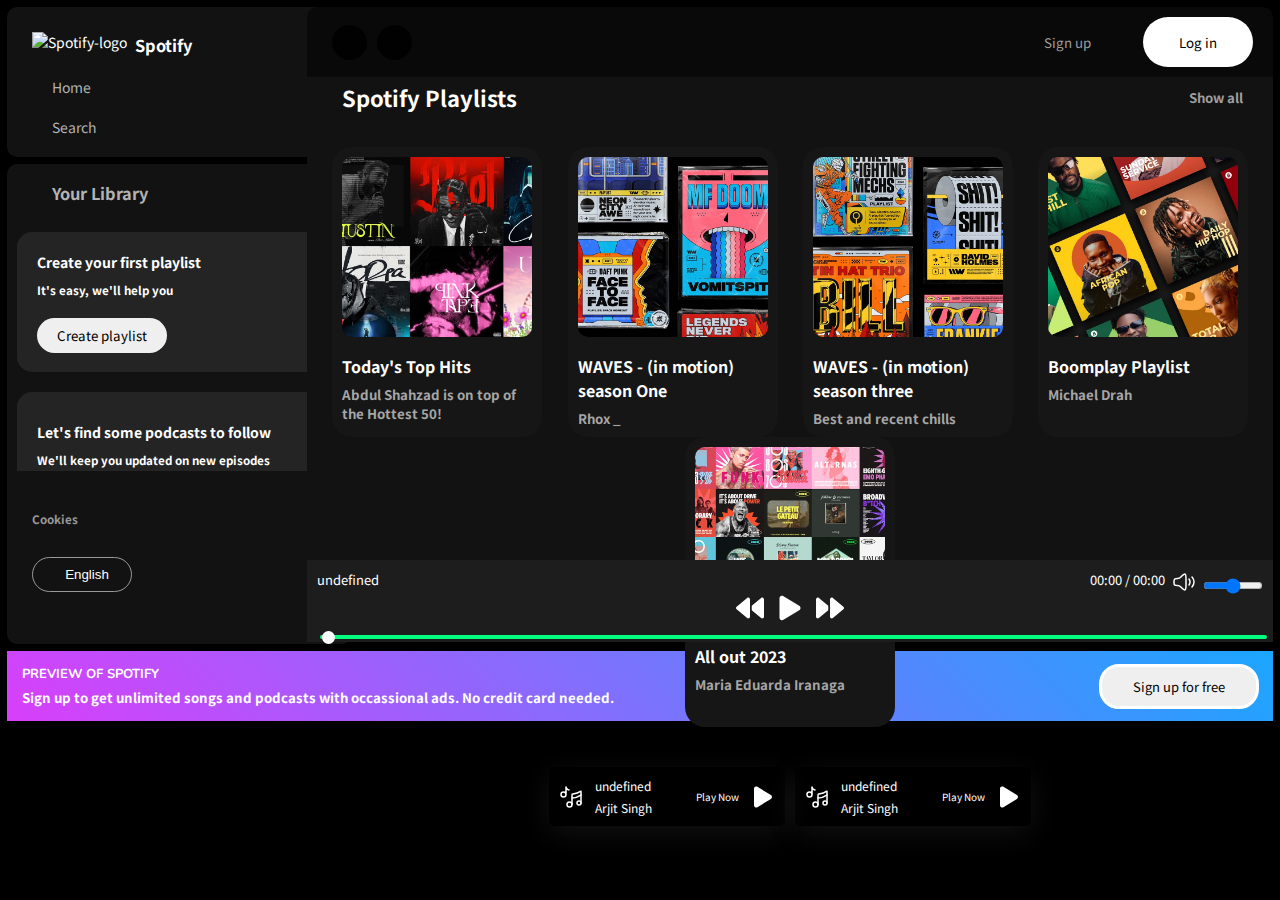
==== index.html @ 3ee50c01 "removed code folder" ====
<!DOCTYPE html>
<html lang="en">

<head>
  <meta charset="UTF-8" />
  <meta name="viewport" content="width=device-width, initial-scale=1.0" />
  <title>Spotify - Web Player: Music for everyone</title>
  <link rel="stylesheet" href="style.css" />
  <link rel="icon" href="/Code/assets/title logo.png" />
  <link rel="stylesheet" href="https://cdnjs.cloudflare.com/ajax/libs/font-awesome/6.4.2/css/all.min.css"
    integrity="sha512-z3gLpd7yknf1YoNbCzqRKc4qyor8gaKU1qmn+CShxbuBusANI9QpRohGBreCFkKxLhei6S9CQXFEbbKuqLg0DA=="
    crossorigin="anonymous" referrerpolicy="no-referrer" />
  <link rel="stylesheet" href="utility.css">
</head>

<body>
  <section class="container-w">
    <section class="section">
      <aside>
        <nav>
          <div class="navbar">
            <div class="nav-logo-text">
              <img src="/Code/assets/nav-logo.png" alt="Spotify-logo" class="nav-logo-white" />
              <h3>Spotify</h3>
            </div>

            <div class="nav-menu">
              <ul>
                <li><i class="fa-solid fa-house"></i>Home</li>
                <li><i class="fa-solid fa-magnifying-glass"></i>Search</li>
              </ul>
            </div>
          </div>

          <div class="nav-library">
            <div class="library">
              <i class="fa-solid fa-bookmark" class="bookmark"></i>
              <h3>Your Library</h3>
              <i class="fa-solid fa-plus plus-icon"></i>
            </div>

            <div class="nav-playlist">
              <div class="create-playlist">
                <h4>Create your first playlist</h4>
                <h5>It's easy, we'll help you</h5>
                <button class="btn">Create playlist</button>
              </div>
              <div class="browse-podcast">
                <h4>Let's find some podcasts to follow</h4>
                <h5>We'll keep you updated on new episodes</h5>
                <button class="btn">Browse podcasts</button>
              </div>
            </div>
            <div class="nav-language">
              <h5>Cookies</h5>
              <button class="lang-btn">
                <i class="fa-solid fa-globe"></i>English
              </button>
            </div>
          </div>
        </nav>
      </aside>
    </section>

    <main>
      <header>
        <div class="header-arrow">
          <span><i class="fa-solid fa-angle-left"></i></span>
          <span><i class="fa-solid fa-angle-right"></i></span>
        </div>
        <div class="header-btns">
          <button id="signup" class="header-sign-up">Sign up</button>
          <button id="login" class="header-log-in">Log in</button>
        </div>
      </header>
      <div>
        <div class="songs-playlist">
          <div class="heading">
            <h3>Spotify Playlists</h3>
            <h5>Show all</h5>
          </div>
          <div class="song-cards">
            <div class="song-card">
              <div class="card-img">
                <img src="/Code/assets/cover1.png" alt="song-cover" />
                <div class="overlay">
                  <img src="/Code/assets/spotify play.png" alt="play-button" class="play-btn" />
                </div>
              </div>
              <h4>Today's Top Hits</h4>
              <h5>Abdul Shahzad is on top of the Hottest 50!</h5>
            </div>

            <div class="song-card">
              <div class="card-img">
                <img src="/Code/assets/cover2.png" alt="song-cover" />
                <div class="overlay">
                  <img src="/Code/assets/spotify play.png" alt="play-button" class="play-btn" />
                </div>
              </div>
              <h4>WAVES - (in motion) season One</h4>
              <h5>Rhox _</h5>
            </div>

            <div class="song-card">
              <div class="card-img">
                <img src="/Code/assets/cover3.png" alt="song-cover" />
                <div class="overlay">
                  <img src="/Code/assets/spotify play.png" alt="play-button" class="play-btn" />
                </div>
              </div>
              <h4>WAVES - (in motion) season three</h4>
              <h5>Best and recent chills</h5>
            </div>

            <div class="song-card">
              <div class="card-img">
                <img src="/Code/assets/cover4.png" alt="song-cover" />
                <div class="overlay">
                  <img src="/Code/assets/spotify play.png" alt="play-button" class="play-btn" />
                </div>
              </div>
              <h4>Boomplay Playlist</h4>
              <h5>Michael Drah</h5>
            </div>

            <div class="song-card">
              <div class="card-img">
                <img src="/Code/assets/cover5.png" alt="song-cover" />
                <div class="overlay">
                  <img src="/Code/assets/spotify play.png" alt="play-button" class="play-btn" />
                </div>
              </div>
              <h4>All out 2023</h4>
              <h5>Maria Eduarda Iranaga</h5>
            </div>
          </div>
          <div class="song-library">
            <ul>

            </ul>
          </div>
          <div class="playbar">
            <div class="songtrack">
              <div class="songinfo">
              </div>
              <div class="duration-container">
                <div class="songtime">
                </div>
                <div class="volume">
                  <img class="invert volumeicon" src="assets/volume.svg" alt="volume">
                  <div class="range">
                    <input type="range" name="volume-range" id="volume-range">
                  </div>
                </div>
              </div>
            </div>
            <div class="songbuttons">
              <img id="previous" class="invert" src="assets/previoussong.svg" alt="">
              <img id="play" class="invert" src="assets/play.svg" alt="">
              <img id="next" class="invert" src="assets/nextsong.svg" alt="">
            </div>

            <div class="seekbar">
              <div class="circle">

              </div>
            </div>
          </div>
        </div>


      </div>
    </main>
  </section>
  <footer>
    <div class="footer-container">
      <div class="preview-text">
        <h4>PREVIEW OF SPOTIFY</h4>
        <h5>
          Sign up to get unlimited songs and podcasts with occassional ads. No
          credit card needed.
        </h5>
      </div>
      <div class="sign-up-btn">
        <button class="sign-up">Sign up for free</button>
      </div>
    </div>
  </footer>

  <script src="script.js"></script>
</body>

</html>
---- style.css ----
@import url("https://fonts.googleapis.com/css2?family=Alegreya+Sans+SC:wght@500&family=Alkatra&family=Chakra+Petch:wght@700&family=Cinzel:wght@600&family=DynaPuff:wght@500&family=EB+Garamond:wght@500&family=Fira+Sans:ital,wght@0,200;0,300;1,200&family=Genos:wght@800&family=Hind+Siliguri&family=Jost:wght@200&family=Lumanosimo&family=Noto+Sans+KR:wght@800&family=Noto+Serif:wght@700&family=Nunito&family=Nunito+Sans:opsz,wght@6..12,600&family=Open+Sans:wght@300;400;600&family=Philosopher:wght@700&family=Playfair+Display:wght@500&family=Plus+Jakarta+Sans:wght@500&family=Poppins:wght@700&family=Roboto+Slab:wght@300&family=Roboto:wght@100;300&family=Shantell+Sans:ital,wght@1,300&family=Stick+No+Bills:wght@700&family=Tektur:wght@600&family=Ubuntu:wght@700&family=Victor+Mono&display=swap");

:root {
  --font-family: "Noto Sans KR";
}

* {
  margin: 0;
  padding: 0;
  box-sizing: border-box;
}

body {
  background-color: black;
}

.container-w {
  display: flex;
}

.section {
  width: 24%;
  height: 80%;
}

/* sidebar section */

.navbar {
  margin: 7px 0 7px 7px;
  width: 345px;
  height: 150px;
  background-color: #121212;
  display: flex;
  flex-direction: column;
  padding-left: 25px;
  color: white;
  border-radius: 10px;
  font-family: var(--font-family);
}

.nav-logo-text {
  height: 50px;
  display: flex;
  align-items: end;
  font-size: 14px;
  cursor: pointer;
}

.nav-logo-text img {
  height: 25px;
}

.nav-logo-white {
  padding-right: 8px;
}

.nav-menu {
  height: 100px;
  display: flex;
  align-items: center;
}

.nav-menu ul {
  display: flex;
  flex-direction: column;
  gap: 20px;
  list-style: none;
}

.nav-menu ul li {
  font-family: var(--font-family);
  font-size: 14px;
  display: flex;
  align-items: center;
  color: #b3b3b3;
  cursor: pointer;
}

.nav-menu ul li:hover {
  color: white;
  transition: 0.5s;
}

.nav-menu i {
  font-size: 20px;
  padding-right: 20px;
}

.nav-logo-white {
  height: 30px;
}

.nav-library {
  font-family: var(--font-family);
  font-size: 14px;
  margin: 7px 0 7px 7px;
  width: 345px;
  height: 480px;
  background-color: #121212;
  display: flex;
  flex-direction: column;
  color: white;
  border-radius: 10px;
}

.library {
  height: 70px;
  display: flex;
  align-items: center;
  padding-left: 25px;
  color: #b3b3b3;
  cursor: pointer;
}

.library > h3:hover {
  color: white;
  transition: 0.5s;
}

.library h3 {
  padding: 0 150px 0 20px;
}

.plus-icon:hover {
  transition: 0.5s;
}

.plus-icon:hover:before {
  content: "Create playlist or folder";
  color: white;
  font-size: 7px;
  position: absolute;
  left: 270px;
  margin-top: -40px;
  background-color: #383838;
  padding: 7px 10px;
  border-radius: 20px;
}

.nav-playlist {
  height: 300px;
  overflow: hidden;
  scrollbar-width: thin;
}

.nav-playlist:hover {
  overflow-y: scroll;
}

.nav-playlist::-webkit-scrollbar {
  background-color: transparent;
  width: 12px;
  height: 50%;
}

.nav-playlist::-webkit-scrollbar-thumb {
  height: 40px;
  background-color: #333;
  border-radius: 6px;
}

.nav-playlist::-webkit-scrollbar-track {
  background-color: #222;
}

.nav-playlist::-webkit-scrollbar-thumb:hover {
  background-color: #222;
  transition: 0.5s;
}

.create-playlist {
  height: 140px;
  margin: 10px 10px 10px 10px;
  padding-left: 20px;
  border-radius: 15px;
  background-color: #242424;
  display: flex;
  flex-direction: column;
  justify-content: center;
  gap: 10px;
}

.btn {
  cursor: pointer;
  border: none;
  width: 130px;
  height: 35px;
  border-radius: 20px;
  margin-top: 10px;
  font-family: var(--font-family);
}

.btn:hover {
  transform: scale(1.03);
}

.browse-podcast {
  height: 160px;
  margin: 20px 10px 10px 10px;
  padding-left: 20px;
  border-radius: 15px;
  background-color: #242424;
  display: flex;
  flex-direction: column;
  justify-content: center;
  gap: 10px;
}

.nav-language {
  cursor: pointer;
  font-family: var(--font-family);
  height: 200px;
  display: flex;
  flex-direction: column;
  gap: 30px;
  padding: 40px 0 0 25px;
}

.nav-language > h5 {
  color: #999;
}

.nav-language > h5:hover {
  text-decoration: underline #999;
}
.lang-btn {
  width: 100px;
  height: 35px;
  border-radius: 20px;
  border: 1px solid #999;
  background: transparent;
  color: white;
}

.lang-btn:hover {
  transform: scale(1.05);
  border: 2px solid white;
}

.lang-btn i {
  padding-right: 10px;
}

/* main section */

main {
  width: 77%;
  height: 80%;
  font-family: var(--font-family);
}

header {
  margin: 7px 7px 0 0;
  height: 70px;
  border-top-right-radius: 10px;
  border-top-left-radius: 10px;
  background-color: #090909;
  display: flex;
  align-items: center;
}

.header-arrow {
  width: 70%;
  padding-left: 25px;
  display: flex;
  gap: 10px;
}

.header-arrow span {
  display: flex;
  align-items: center;
  justify-content: center;
  width: 35px;
  height: 35px;
  border-radius: 50%;
  background-color: rgba(0, 0, 0, 0.8);
  color: #999;
  cursor: not-allowed;
}

.header-arrow i {
  font-size: 20px;
}

.header-btns {
  width: 30%;
  display: flex;
  justify-content: end;
  gap: 20px;
  padding-right: 20px;
}

.header-sign-up {
  font-family: var(--font-family);
  width: 110px;
  height: 50px;
  background-color: transparent;
  border: none;
  color: #9e9e9e;
}

.header-sign-up:hover {
  color: white;
  font-size: 14px;
}

.header-log-in {
  font-family: var(--font-family);
  width: 110px;
  height: 50px;
  border-radius: 50px;
  border: none;
  background-color: white;
}

.header-log-in:hover {
  transition: 0.3s;
  font-size: 15px;
}

.song-library {
  display: flex;
  justify-content: center;
}

.song-library ul {
  padding: 0 12px;
  display: flex;
  gap: 10px;
  flex-wrap: wrap;
}

.song-library ul li {
  width: max-content;
  list-style-type: decimal;
  display: flex;
  justify-content: space-between;
  align-items: center;
  gap: 12px;
  cursor: pointer;
  /* border: 1px solid #6a6a6a; */
  box-shadow: rgba(91, 91, 91, 0.2) 0px 7px 29px 0px;
  margin: 40px 0;
  padding: 10px 10px;
  border-radius: 5px;
  transition: 0.5s;
}

.song-library ul li:hover {
  transform: scale(1.03);
}
.song-library img {
  width: 24px;
  height: 24px;
}

.playnow {
  padding: 0 0 0 20px;
  display: flex;
  justify-content: center;
  align-items: center;
}

.playnow span {
  font-size: 10px;
  padding: 12px;
}

.info {
  font-size: 12px;
  display: flex;
  gap: 5px;
  flex-direction: column;
  justify-content: center;
}

.songs-playlist {
  background-color: #121212;
  height: 565px;
  margin: 0 7px 7px 0;
  color: white;
  position: relative;
}

.playbar {
  position: absolute;
  bottom: 0;
  background-color: rgb(29, 29, 29);
  width: 100%;
  padding: 10px;
}

.songtrack {
  display: flex;
  justify-content: space-between;
}

.songbuttons {
  display: flex;
  justify-content: center;
  margin-bottom: 10px;
}

.songbuttons img {
  width: 28px;
  height: 28px;
  margin: 0 6px;
  cursor: pointer;
}

.songinfo {
  font-size: 13px;
}

.duration-container {
  display: flex;
  gap: 7px;
}

.songtime {
  font-size: 13px;
}

.volume {
  display: flex;
  align-items: center;
  gap: 7px;
}

.range input {
  width: 60px;
  height: 7px;
}

.seekbar {
  position: absolute;
  bottom: 0;
  height: 4px;
  width: 98%;
  border-radius: 10px;
  border: 2px solid springgreen;
  background-color: #fff;
  margin: 3px;
}

.circle {
  width: 13px;
  height: 13px;
  background-color: #fff;
  border-radius: 13px;
  position: relative;
  bottom: 6px;
  left: 0;
  transition: left 0.5s;
  cursor: pointer;
}

.songs-playlist .heading {
  height: 30px;
  display: flex;
  align-items: center;
  padding: 20px 30px 50px 35px;
}

.heading h3 {
  width: 90%;
  font-size: 22px;
}

.heading h3:hover {
  text-decoration: underline white;
}

.heading h5 {
  width: 10%;
  display: flex;
  justify-content: end;
  color: #9e9e9e;
}

.heading h5:hover {
  text-decoration: underline #9e9e9e;
}

.song-cards {
  display: flex;
  flex-wrap: wrap;
  justify-content: space-evenly;
}

.song-card {
  width: 210px;
  height: 290px;
  border-radius: 20px;
  background-color: #161616;
  display: flex;
  flex-direction: column;
  gap: 7px;
  cursor: pointer;
  position: relative;
}

.song-card:hover {
  transition: 0.6s;
  background-color: #383838;
}

.song-card > h4 {
  padding: 0 10px;
}

.song-card > h5 {
  color: #a6a6a6;
  padding: 0 10px;
}

.card-img {
  width: 210px;
  height: 200px;
  padding: 10px 10px;
  position: relative;
}
.overlay {
  position: absolute;
  bottom: 0;
  right: 10%;
  top: 68%;
  transition: top 0.5s;
}

.overlay img.play-btn {
  width: 50px;
  height: 50px;
  visibility: hidden;
}

.card-img:hover .overlay img.play-btn {
  visibility: visible;
}
.card-img:hover .overlay {
  top: 62%;
}

.play-btn:hover {
  transform: scale(1.05);
}

.card-img img {
  width: 100%;
  height: 100%;
  object-fit: cover;
  border-radius: 10px;
}

/* footer section */

.footer-container {
  height: 70px;
  margin: 0 7px 7px 7px;
  padding-left: 15px;
  background: linear-gradient(45deg, rgb(217, 63, 251), rgb(27, 166, 255));
  display: flex;
  align-items: center;
}

.preview-text {
  color: white;
  width: 85%;
  display: flex;
  flex-direction: column;
  gap: 5px;
  font-family: "Nunito";
}

.preview-text > h4 {
  font-size: 13px;
}

.preview-text > h5 {
  font-family: var(--font-family);
}

.sign-up-btn {
  width: 15%;
  display: flex;
  justify-content: center;
}

.sign-up {
  font-family: var(--font-family);
  width: 160px;
  height: 45px;
  border-radius: 20px;
  border: solid white;
  font-size: 13px;
}

.sign-up:hover {
  transform: scale(1.03);
  font-size: 14px;
  transition: 0.4s;
}
---- utility.css ----
.invert{
    filter: invert(1);
}
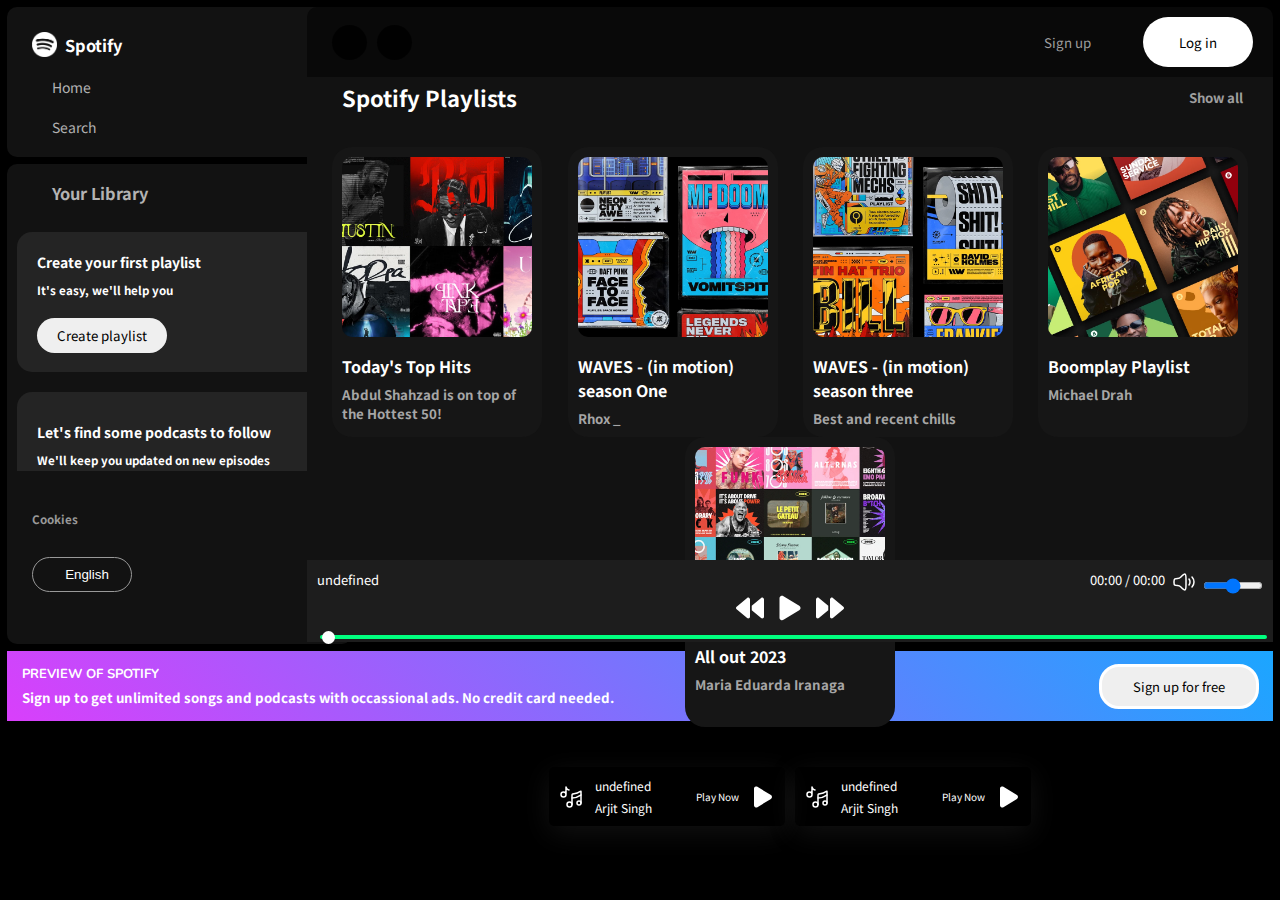
==== commit e5988d69: "fix : image url" ====
--- a/index.html
+++ b/index.html
@@ -6,7 +6,7 @@
   <meta name="viewport" content="width=device-width, initial-scale=1.0" />
   <title>Spotify - Web Player: Music for everyone</title>
   <link rel="stylesheet" href="style.css" />
-  <link rel="icon" href="/Code/assets/title logo.png" />
+  <link rel="icon" href="/assets/title logo.png" />
   <link rel="stylesheet" href="https://cdnjs.cloudflare.com/ajax/libs/font-awesome/6.4.2/css/all.min.css"
     integrity="sha512-z3gLpd7yknf1YoNbCzqRKc4qyor8gaKU1qmn+CShxbuBusANI9QpRohGBreCFkKxLhei6S9CQXFEbbKuqLg0DA=="
     crossorigin="anonymous" referrerpolicy="no-referrer" />
@@ -20,7 +20,7 @@
         <nav>
           <div class="navbar">
             <div class="nav-logo-text">
-              <img src="/Code/assets/nav-logo.png" alt="Spotify-logo" class="nav-logo-white" />
+              <img src="assets/nav-logo.png" alt="Spotify-logo" class="nav-logo-white" />
               <h3>Spotify</h3>
             </div>
 
@@ -82,9 +82,9 @@
           <div class="song-cards">
             <div class="song-card">
               <div class="card-img">
-                <img src="/Code/assets/cover1.png" alt="song-cover" />
+                <img src="assets/cover1.png" alt="song-cover" />
                 <div class="overlay">
-                  <img src="/Code/assets/spotify play.png" alt="play-button" class="play-btn" />
+                  <img src="assets/spotify play.png" alt="play-button" class="play-btn" />
                 </div>
               </div>
               <h4>Today's Top Hits</h4>
@@ -93,9 +93,9 @@
 
             <div class="song-card">
               <div class="card-img">
-                <img src="/Code/assets/cover2.png" alt="song-cover" />
+                <img src="assets/cover2.png" alt="song-cover" />
                 <div class="overlay">
-                  <img src="/Code/assets/spotify play.png" alt="play-button" class="play-btn" />
+                  <img src="assets/spotify play.png" alt="play-button" class="play-btn" />
                 </div>
               </div>
               <h4>WAVES - (in motion) season One</h4>
@@ -104,9 +104,9 @@
 
             <div class="song-card">
               <div class="card-img">
-                <img src="/Code/assets/cover3.png" alt="song-cover" />
+                <img src="assets/cover3.png" alt="song-cover" />
                 <div class="overlay">
-                  <img src="/Code/assets/spotify play.png" alt="play-button" class="play-btn" />
+                  <img src="assets/spotify play.png" alt="play-button" class="play-btn" />
                 </div>
               </div>
               <h4>WAVES - (in motion) season three</h4>
@@ -115,9 +115,9 @@
 
             <div class="song-card">
               <div class="card-img">
-                <img src="/Code/assets/cover4.png" alt="song-cover" />
+                <img src="assets/cover4.png" alt="song-cover" />
                 <div class="overlay">
-                  <img src="/Code/assets/spotify play.png" alt="play-button" class="play-btn" />
+                  <img src="assets/spotify play.png" alt="play-button" class="play-btn" />
                 </div>
               </div>
               <h4>Boomplay Playlist</h4>
@@ -126,9 +126,9 @@
 
             <div class="song-card">
               <div class="card-img">
-                <img src="/Code/assets/cover5.png" alt="song-cover" />
+                <img src="assets/cover5.png" alt="song-cover" />
                 <div class="overlay">
-                  <img src="/Code/assets/spotify play.png" alt="play-button" class="play-btn" />
+                  <img src="assets/spotify play.png" alt="play-button" class="play-btn" />
                 </div>
               </div>
               <h4>All out 2023</h4>
